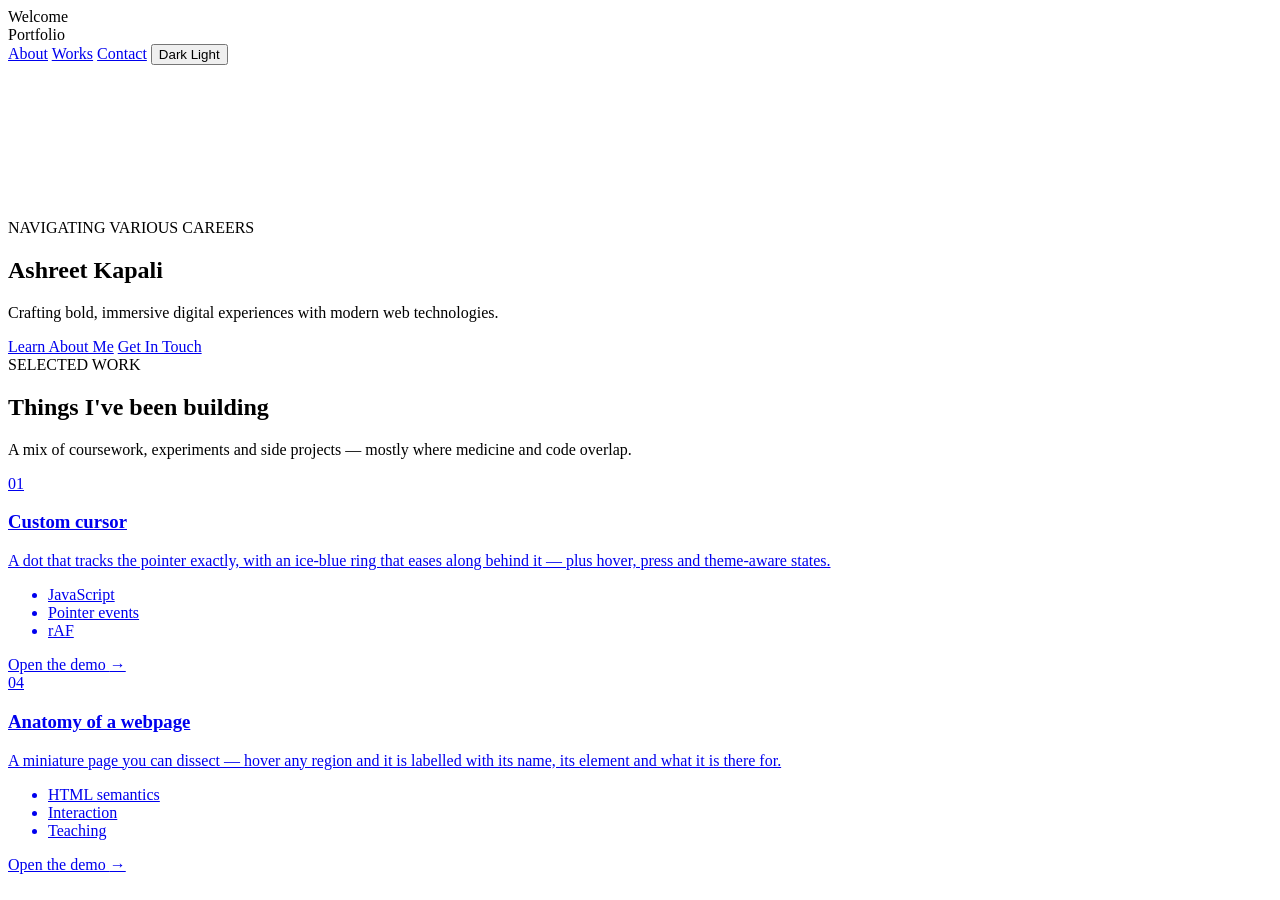
==== index.html @ 9988c4e5 "Add files via upload" ====
<!DOCTYPE html>
<html lang="en">
<head>
  <meta charset="UTF-8" />
  <meta name="viewport" content="width=device-width, initial-scale=1.0" />
  <title>Portfolio - Hero & About</title>
  <!-- Modern clean font -->
  <link rel="preconnect" href="https://fonts.googleapis.com">
  <link rel="preconnect" href="https://fonts.gstatic.com" crossorigin>
  <link href="https://fonts.googleapis.com/css2?family=Plus+Jakarta+Sans:wght@400;500;700;800&display=swap" rel="stylesheet">
  <link rel="stylesheet" href="style.css" />
  <!-- With JS disabled the loader could never be dismissed, so it is
       suppressed outright rather than left covering the page. The rule
       lives in noscript.css, which only ever loads from inside <noscript>. -->
  <noscript>
    <link rel="stylesheet" href="noscript.css" />
  </noscript>
</head>
<body>

  <!-- Runs before anything below is parsed or painted, so the saved theme is
       already on <body> when the loader first appears. Without this the
       loader would flash dark for light-mode visitors, since the theme is
       otherwise applied much later by script.js at the end of the body.
       Shared by every page — see theme-init.js. -->
  <script src="theme-init.js"></script>

  <!-- Loading overlay: in the markup from the first frame, dismissed by
       script.js once the page has actually finished loading -->
  <div id="loader" role="status" aria-label="Welcome, loading page">
    <div class="loader-inner">
      <div class="loader-title">Welcome</div>
      <div class="loader-track"><div class="loader-bar"></div></div>
    </div>
  </div>

  <!-- Custom cursor layers (dot + trailing ring) -->
  <div class="cursor-dot" aria-hidden="true"></div>
  <div class="cursor-ring" aria-hidden="true"></div>

  <!-- Floating Particles background -->
  <div class="bg-particles">
    <div class="particle p1"></div>
    <div class="particle p2"></div>
    <div class="particle p3"></div>
    <div class="particle p4"></div>
    <div class="particle p5"></div>
  </div>

  <!-- Top Navigation Header -->
  <header>
    <div class="logo">Portfolio</div>
    <nav>
      <a href="#about">About</a>
      <a href="#works">Works</a>
      <a href="#contact">Contact</a>
      <!-- role="switch" + aria-checked is what makes this a real toggle for
           screen readers; the browser cannot infer that from the markup. -->
      <button id="theme-switch" class="theme-switch" type="button"
              role="switch" aria-checked="false" aria-label="Toggle light mode">
        <span class="theme-label theme-label-dark">Dark</span>
        <span class="switch-track" aria-hidden="true"><span class="switch-knob"></span></span>
        <span class="theme-label theme-label-light">Light</span>
      </button>
    </nav>
  </header>

  <!-- Hero Section -->
 <section class="hero">
  <!-- 3D Matrix backdrop (animated wireframe grid) -->
  <div class="matrix-3d-wrapper">
    <canvas id="matrix3DCanvas"></canvas>
  </div>

  <div class="hero-content">
    <span class="tagline">NAVIGATING VARIOUS CAREERS</span>
    <h1 class="main-title">Ashreet Kapali</h1>
    <p class="description">
      Crafting bold, immersive digital experiences with modern web technologies.
    </p>
    <div class="cta-group">
      <a href="#about" class="btn btn-primary">Learn About Me</a>
      <a href="#contact" class="btn btn-secondary">Get In Touch</a>
    </div>
  </div>
</section>

  

  <!-- =========================================================
       Works section
       #works here and href="#works" in the nav are the two halves of the
       scroll target — rename one and the nav link silently does nothing.

       The cards below are placeholders. Replace each title, description
       and tag list with real projects. A card that links somewhere is an
       <a class="work-card" href="...">; one that doesn't is an
       <article class="work-card">. Both are styled identically, and the
       custom cursor grows over either one.
       ========================================================= -->
  <section id="works" class="works-section">
    <div class="works-header">
      <span class="section-label">SELECTED WORK</span>
      <h2 class="works-title">Things I've been building</h2>
      <p class="works-subtitle">
        A mix of coursework, experiments and side projects — mostly where
        medicine and code overlap.
      </p>
    </div>

    <div class="works-grid">
      <!-- Relative href: each demo page sits beside this file, and all the
           pages share the style.css / script.js next to them. -->
      <a class="work-card" href="cursor-demo.html">
        <!-- aria-hidden: the number is decoration, the title is the label -->
        <div class="work-thumb" aria-hidden="true">01</div>
        <div class="work-body">
          <h3 class="work-title">Custom cursor</h3>
          <p class="work-desc">
            A dot that tracks the pointer exactly, with an ice-blue ring that
            eases along behind it — plus hover, press and theme-aware states.
          </p>
          <ul class="work-tags">
            <li>JavaScript</li><li>Pointer events</li><li>rAF</li>
          </ul>
          <span class="work-cta">Open the demo <span aria-hidden="true">→</span></span>
        </div>
      </a>

      

      <a class="work-card" href="webpage-anatomy.html">
        <div class="work-thumb" aria-hidden="true">04</div>
        <div class="work-body">
          <h3 class="work-title">Anatomy of a webpage</h3>
          <p class="work-desc">
            A miniature page you can dissect — hover any region and it is
            labelled with its name, its element and what it is there for.
          </p>
          <ul class="work-tags">
            <li>HTML semantics</li><li>Interaction</li><li>Teaching</li>
          </ul>
          <span class="work-cta">Open the demo <span aria-hidden="true">→</span></span>
        </div>
      </a>
    </div>
  </section>
  <script src="script.js"></script>
</body>
</html>
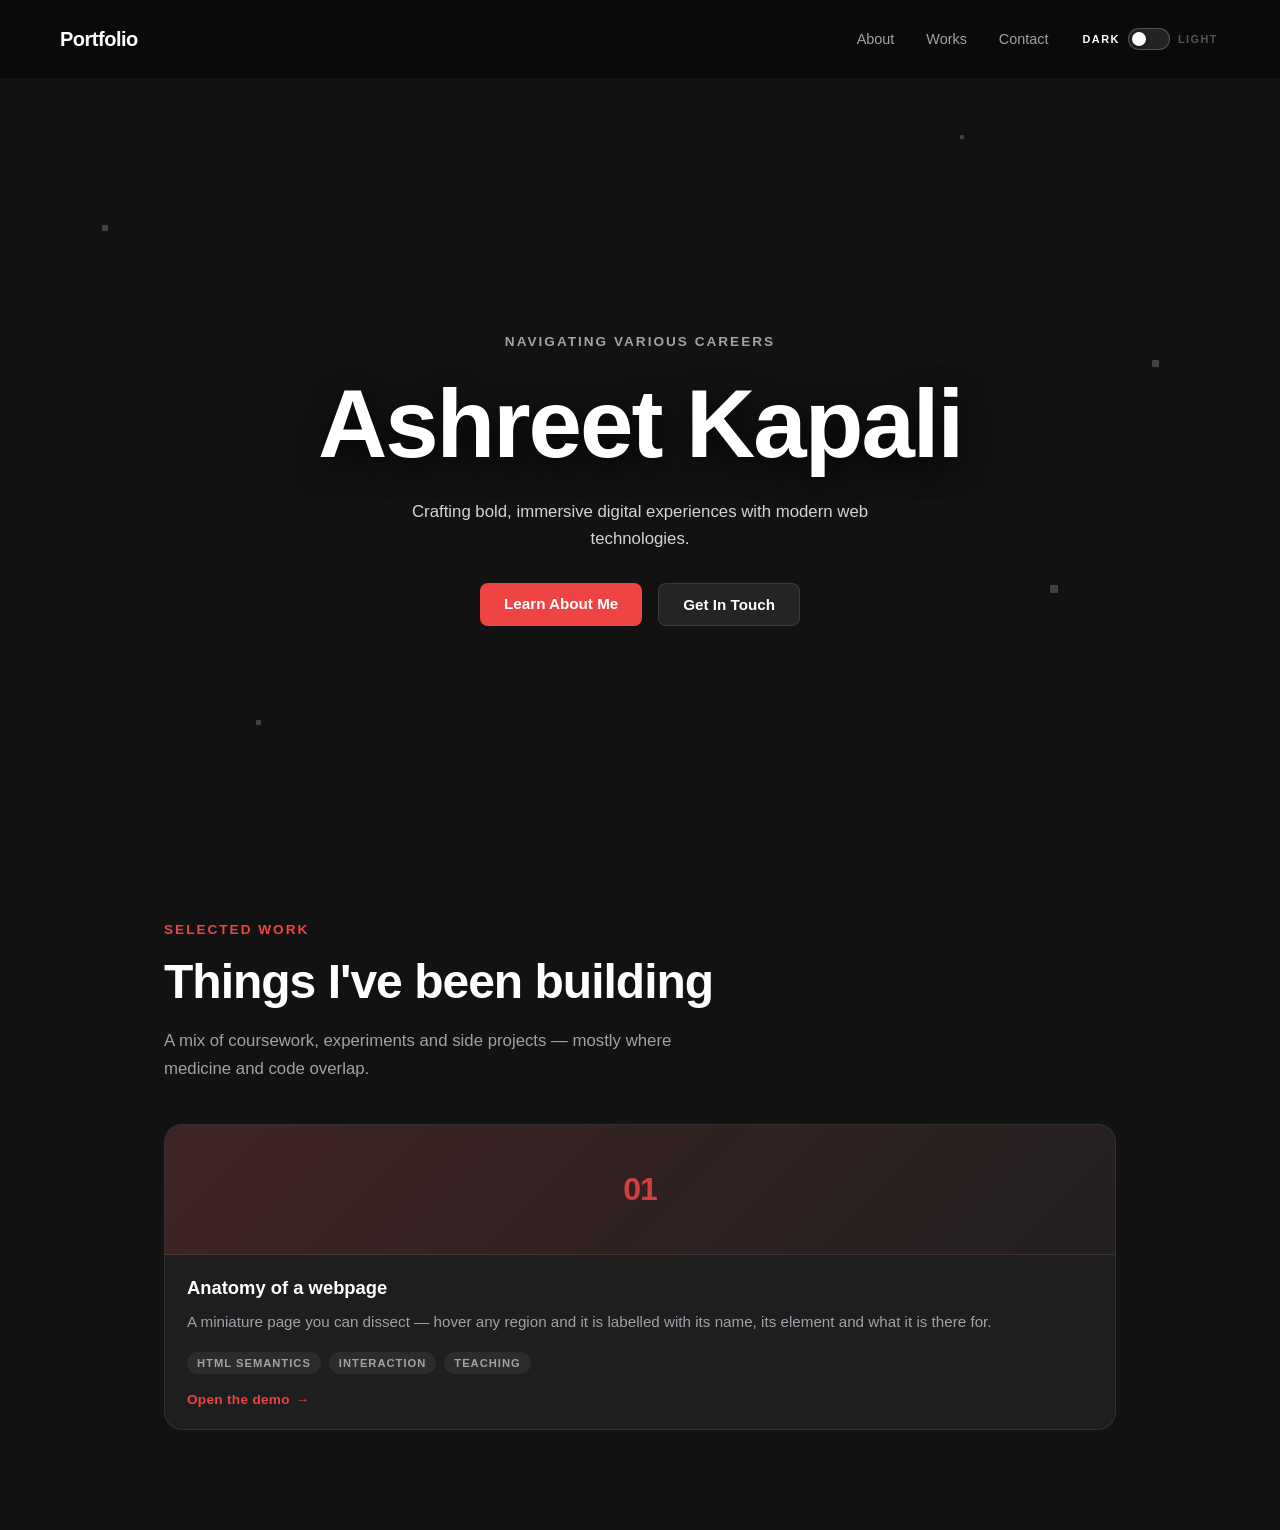
==== commit 2ff98998: "Update index.html" ====
--- a/index.html
+++ b/index.html
@@ -111,26 +111,8 @@
     <div class="works-grid">
       <!-- Relative href: each demo page sits beside this file, and all the
            pages share the style.css / script.js next to them. -->
-      <a class="work-card" href="cursor-demo.html">
-        <!-- aria-hidden: the number is decoration, the title is the label -->
+      <a class="work-card" href="webpage-anatomy.html">
         <div class="work-thumb" aria-hidden="true">01</div>
-        <div class="work-body">
-          <h3 class="work-title">Custom cursor</h3>
-          <p class="work-desc">
-            A dot that tracks the pointer exactly, with an ice-blue ring that
-            eases along behind it — plus hover, press and theme-aware states.
-          </p>
-          <ul class="work-tags">
-            <li>JavaScript</li><li>Pointer events</li><li>rAF</li>
-          </ul>
-          <span class="work-cta">Open the demo <span aria-hidden="true">→</span></span>
-        </div>
-      </a>
-
-      
-
-      <a class="work-card" href="webpage-anatomy.html">
-        <div class="work-thumb" aria-hidden="true">04</div>
         <div class="work-body">
           <h3 class="work-title">Anatomy of a webpage</h3>
           <p class="work-desc">
@@ -147,4 +129,4 @@
   </section>
   <script src="script.js"></script>
 </body>
-</html>+</html>
--- a/style.css
+++ b/style.css
@@ -0,0 +1,1971 @@
+ /* Base resets */
+    * {
+      margin: 0;
+      padding: 0;
+      box-sizing: border-box;
+      font-family: 'Plus Jakarta Sans', sans-serif;
+    }
+
+    body {
+      background-color: #0a0a0a;
+      color: #ffffff;
+      overflow-x: hidden;
+      min-height: 100vh;
+    }
+
+    /* =========================================================
+       Loading overlay
+       Sits above everything (the cursor layers are at 9999) and clears
+       itself as soon as the page has genuinely finished loading.
+       ========================================================= */
+    #loader {
+      position: fixed;
+      inset: 0;
+      z-index: 10000;
+      display: flex;
+      align-items: center;
+      justify-content: center;
+      /* Inherits --bg-color from body, so it matches the active theme */
+      background: var(--bg-color);
+      transition: opacity 0.45s ease, visibility 0.45s ease;
+      /* Failsafe. If script.js never runs — blocked, failed to parse, or
+         the network died mid-fetch — nothing would ever remove the
+         overlay and the site would be permanently unusable. This force-
+         hides it after 8s with no JS involved at all. During the delay
+         the base style still applies, so the loader behaves normally
+         whenever the scripts do load. */
+      animation: loader-failsafe 0s 8s forwards;
+    }
+
+    #loader.loaded {
+      opacity: 0;
+      visibility: hidden;   /* also removes it from hit-testing */
+    }
+
+    @keyframes loader-failsafe {
+      to { opacity: 0; visibility: hidden; }
+    }
+
+    .loader-inner {
+      display: flex;
+      flex-direction: column;
+      align-items: center;
+      gap: 18px;
+    }
+
+    .loader-title {
+      font-size: 1.05rem;
+      font-weight: 800;
+      letter-spacing: 5px;
+      text-transform: uppercase;
+      color: var(--text-color);
+      opacity: 0.8;
+    }
+
+    .loader-track {
+      width: min(220px, 50vw);
+      height: 3px;
+      border-radius: 999px;
+      background: rgba(128, 128, 128, 0.25);
+      overflow: hidden;
+    }
+
+    .loader-bar {
+      height: 100%;
+      width: 0;
+      border-radius: inherit;
+      background: #ef4444;                 /* brand accent */
+      transition: width 0.35s ease;
+      /* Creeps toward the end while the real load happens, then JS snaps
+         it home. Worth being clear about: this is an indication that work
+         is in progress, not a measurement of bytes downloaded. A genuine
+         percentage would mean tracking every subresource by hand.
+
+         1.8s is tuned to the overlay's minimum display time in script.js
+         (MIN_DISPLAY_MS) so the bar is already near 88% by the time the
+         load finishes, making the final snap to 100% a small step rather
+         than a visible jump from a barely-started bar. */
+      animation: loader-creep 1.8s ease-out forwards;
+    }
+
+    /* JS adds this on window.load. Cancelling the animation is what lets
+       the width below take effect — a running animation with fill-mode
+       forwards outranks both this rule and any inline style. */
+    #loader.bar-full .loader-bar {
+      animation: none;
+      width: 100%;
+    }
+
+    @keyframes loader-creep {
+      from { width: 0; }
+      to   { width: 88%; }
+    }
+
+    @media (prefers-reduced-motion: reduce) {
+      #loader { transition: none; }
+      .loader-bar { animation: none; width: 100%; }
+    }
+
+    /* Floating particles background effect */
+    .bg-particles {
+      position: absolute;
+      top: 0;
+      left: 0;
+      width: 100%;
+      height: 100%;
+      overflow: hidden;
+      z-index: 1;
+      pointer-events: none;
+    }
+
+    .particle {
+      position: absolute;
+      background: rgba(255, 255, 255, 0.2);
+      border-radius: 1px;
+      animation: float 12s infinite linear;
+    }
+
+    .p1 { width: 6px; height: 6px; top: 25%; left: 8%; animation-delay: 0s; }
+    .p2 { width: 8px; height: 8px; top: 65%; left: 82%; animation-delay: -3s; }
+    .p3 { width: 4px; height: 4px; top: 15%; left: 75%; animation-delay: -5s; }
+    .p4 { width: 5px; height: 5px; top: 80%; left: 20%; animation-delay: -2s; }
+    .p5 { width: 7px; height: 7px; top: 40%; left: 90%; animation-delay: -7s; }
+
+    @keyframes float {
+      0% { transform: translateY(0) rotate(0deg); opacity: 0.2; }
+      50% { transform: translateY(-20px) rotate(45deg); opacity: 0.6; }
+      100% { transform: translateY(0) rotate(0deg); opacity: 0.2; }
+    }
+
+    /* Navigation Header */
+    header {
+      position: fixed;
+      top: 0;
+      left: 0;
+      width: 100%;
+      display: flex;
+      justify-content: space-between;
+      align-items: center;
+      padding: 24px 60px;
+      z-index: 100;
+      /* Was rgba(10, 10, 10, 0.8) + backdrop-filter: blur(12px).
+         A backdrop blur over the animated canvas can never be cached:
+         the pixels behind the header change every frame, so the browser
+         re-blurred the full width of the screen ~60x a second, forever.
+         A slightly more opaque solid is near-identical over the hero. */
+      background: rgba(10, 10, 10, 0.92);
+    }
+
+    .logo {
+      font-size: 1.25rem;
+      font-weight: 800;
+      letter-spacing: -0.5px;
+      /* Pinned rather than inherited. The header keeps its dark fill in both
+         themes, so letting this fall through to --text-color made the wordmark
+         near-black on a near-black bar as soon as light mode was enabled. */
+      color: #ffffff;
+    }
+
+    nav {
+      display: flex;
+      align-items: center;
+      gap: 32px;
+    }
+
+    nav a {
+      color: #a1a1aa;
+      text-decoration: none;
+      font-size: 0.9rem;
+      font-weight: 500;
+      transition: color 0.2s ease;
+    }
+
+    nav a:hover {
+      color: #ffffff;
+    }
+
+    /* Hero Section */
+    .hero {
+      position: relative;
+      height: 100vh;
+      width: 100%;
+      display: flex;
+      flex-direction: column;
+      justify-content: center;
+      align-items: center;
+      text-align: center;
+      padding: 0 20px;
+    }
+
+    .hero-content {
+  position: relative;
+  width: 100%;
+  max-width: 1000px;
+  display: flex;
+  flex-direction: column;
+  align-items: center;
+  justify-content: center;
+  gap: 20px; /* Controls vertical space between elements */
+  padding-top: 60px;
+}
+
+    .tagline {
+  color: #a1a1aa;
+  text-transform: uppercase;
+  font-size: 0.85rem;
+  font-weight: 700;
+  letter-spacing: 2px;
+  z-index: 10;
+}
+
+    .main-title {
+  position: static; /* Restores standard spacing flow */
+  transform: none;
+  font-size: clamp(3rem, 7.5vw, 6.5rem);
+  font-weight: 800;
+  letter-spacing: -2px;
+  /* Was a hard-coded #ffffff, which is invisible against the white body in
+     light mode. Tracks the theme instead, so it is white on dark and
+     #121212 on light. */
+  color: var(--text-color);
+  white-space: nowrap;
+  z-index: 10;
+  text-shadow: 0 10px 30px rgba(0, 0, 0, 0.8);
+  margin: 0;
+  /* Matches the 0.3s background/colour transition on body so the heading
+     fades with the rest of the palette rather than snapping. */
+  transition: color 0.3s;
+}
+
+    .container-3d {
+  position: absolute;
+  left: 2%;
+  top: 50%;
+  transform: translateY(-50%);
+  z-index: 2;
+  /* The float animation lives on this parent so the filtered child below
+     stays a static raster. Translating a finished layer is nearly free,
+     whereas animating the filtered element itself forced the browser to
+     re-run the drop-shadow blur on every frame of the float. */
+  will-change: transform;
+  animation: gentle-float 6s ease-in-out infinite;
+  pointer-events: none; 
+}
+
+    .object-3d {
+  width: clamp(200px, 22vw, 320px);
+  height: auto;
+  /* Trimmed from a 30px blur. This is rasterised once and then cached,
+     but a tighter shadow still reads as depth and costs less to build. */
+  filter: drop-shadow(0 20px 22px rgba(0, 0, 0, 0.7));
+}
+
+    /* Matrix rain backdrop for the Hero section */
+    .matrix-3d-wrapper {
+  position: absolute;
+  inset: 0;
+  z-index: 0;
+  overflow: hidden;
+  pointer-events: none;
+  /* Soft fade at the top/bottom so the rain blends into the page */
+  -webkit-mask-image: linear-gradient(to bottom, transparent 0%, #000 14%, #000 82%, transparent 100%);
+  mask-image: linear-gradient(to bottom, transparent 0%, #000 14%, #000 82%, transparent 100%);
+}
+
+    #matrix3DCanvas {
+  display: block;
+  width: 100%;
+  height: 100%;
+  opacity: 0.9;
+  /* Deliberately no CSS filter here. drop-shadow() on a canvas that
+     repaints at 60fps is a second full-screen blur pass stacked on top of
+     the glow the canvas already paints per glyph — and since the pixels
+     change every frame it can never be cached. The bloom is now produced
+     once, inside the canvas, by the head glyph's shadowBlur. */
+}
+
+    body.light-mode #matrix3DCanvas {
+  opacity: 0.55;
+}
+
+    /* Keeps this element's translateY(-50%) centring and floats around it */
+    @keyframes gentle-float {
+      0%, 100% { transform: translateY(-50%); }
+      50% { transform: translateY(calc(-50% - 15px)); }
+    }
+
+    .description {
+  max-width: 550px;
+  color: #d4d4d8;
+  font-size: 1.05rem;
+  line-height: 1.6;
+  z-index: 10;
+  margin: 0;
+}
+
+    /* CTA Buttons */
+    .cta-group {
+  display: flex;
+  gap: 16px;
+  z-index: 10;
+  margin-top: 10px;
+}
+    .btn {
+      padding: 12px 24px;
+      border-radius: 8px;
+      font-size: 0.95rem;
+      font-weight: 600;
+      text-decoration: none;
+      transition: all 0.2s ease;
+      cursor: pointer;
+    }
+
+    .btn-primary {
+      background-color: #ef4444;
+      color: #ffffff;
+      border: none;
+    }
+
+    .btn-primary:hover {
+      background-color: #dc2626;
+      transform: translateY(-2px);
+    }
+
+    .btn-secondary {
+      /* Blur removed: this button sits in the middle of the hero, directly
+         over the animating canvas, so the blur could never be cached. The
+         slightly stronger fill reads the same against the rain. */
+      background-color: rgba(255, 255, 255, 0.08);
+      color: #ffffff;
+      border: 1px solid rgba(255, 255, 255, 0.1);
+    }
+
+    .btn-secondary:hover {
+      background-color: rgba(255, 255, 255, 0.15);
+      border-color: rgba(255, 255, 255, 0.2);
+      transform: translateY(-2px);
+    }
+
+    /* NEW: About Section */
+    .about-section {
+      position: relative;
+      padding: 100px 24px;
+      max-width: 1000px;
+      margin: 0 auto;
+      z-index: 10;
+    }
+
+    .about-card {
+      background: rgba(255, 255, 255, 0.03);
+      border: 1px solid rgba(255, 255, 255, 0.08);
+      border-radius: 20px;
+      padding: 48px;
+      /* No backdrop-filter. The card sits on a flat page background, so
+         blurring it produced an identical flat colour — pure cost for zero
+         visual difference. The floating particles behind it also kept the
+         blur from ever being cached. */
+      box-shadow: 0 30px 60px rgba(0, 0, 0, 0.4);
+    }
+
+    .section-label {
+      display: inline-block;
+      color: #ef4444;
+      font-size: 0.85rem;
+      font-weight: 700;
+      text-transform: uppercase;
+      letter-spacing: 2px;
+      margin-bottom: 16px;
+    }
+
+    .about-title {
+      font-size: clamp(2rem, 4vw, 3rem);
+      font-weight: 800;
+      margin-bottom: 24px;
+      line-height: 1.2;
+    }
+
+    .about-text {
+      color: #a1a1aa;
+      font-size: 1.1rem;
+      line-height: 1.8;
+      margin-bottom: 32px;
+    }
+
+    .about-text strong {
+      color: #ffffff;
+      font-weight: 600;
+    }
+
+    .badge-grid {
+      display: grid;
+      grid-template-columns: repeat(auto-fit, minmax(200px, 1fr));
+      gap: 16px;
+      border-top: 1px solid rgba(255, 255, 255, 0.08);
+      padding-top: 32px;
+    }
+
+    .badge-item {
+      display: flex;
+      flex-direction: column;
+      gap: 4px;
+    }
+
+    .badge-number {
+      font-size: 1.5rem;
+      font-weight: 800;
+      color: #ef4444;
+    }
+
+    .badge-label {
+      font-size: 0.9rem;
+      color: #a1a1aa;
+    }
+    
+    /* Default Dark Mode */
+:root {
+  --bg-color: #121212;
+  --text-color: #ffffff;
+  --card-bg: #1e1e1e;
+  --border-color: rgba(255, 255, 255, 0.08);
+}
+
+/* Light Mode Overrides */
+body.light-mode {
+  --bg-color: #ffffff;
+  --text-color: #121212;
+  --card-bg: #f4f4f4;
+  /* A white-alpha border is invisible on white, so light mode uses dark ink.
+     Anything borrowed from --card-bg or --border-color therefore themes
+     itself; only the hard-coded rgba() values elsewhere need overrides. */
+  --border-color: rgba(0, 0, 0, 0.09);
+}
+
+/* The title's shadow is tuned for light text over the dark hero. Around dark
+   text on a white body the same 30px black blur reads as a grey smudge, so it
+   is removed rather than re-tuned. Higher specificity than .main-title, so
+   the declaration above still stands for dark mode. */
+body.light-mode .main-title {
+  text-shadow: none;
+}
+
+/* Apply Variables to Elements */
+body {
+  background-color: var(--bg-color);
+  color: var(--text-color);
+  transition: background-color 0.3s, color 0.3s; /* Smooth transition */
+}
+
+/* =========================================================
+   Anchor scrolling
+   The header is position: fixed, so it floats over the top of whatever
+   section is scrolled to. scroll-margin-top reserves the header's height
+   as dead space above each target, otherwise the "ABOUT ME" label lands
+   underneath the header bar and looks cut off.
+   ========================================================= */
+html {
+  scroll-behavior: smooth;
+}
+
+#about,
+#works,
+#contact {
+  /* 24px header padding + ~48px of content height, plus breathing room */
+  scroll-margin-top: 90px;
+}
+
+@media (prefers-reduced-motion: reduce) {
+  /* A long animated scroll is exactly the kind of motion this preference
+     is asking to avoid; jumping instantly is the accessible behaviour. */
+  html { scroll-behavior: auto; }
+}
+
+/* =========================================================
+   Works section
+   Reuses the dark card idiom from .about-card, but via --card-bg and
+   --border-color so it flips with the theme instead of staying
+   near-white-on-white in light mode.
+   ========================================================= */
+.works-section {
+  position: relative;
+  padding: 20px 24px 100px;
+  max-width: 1000px;
+  margin: 0 auto;
+  z-index: 10;
+}
+
+.works-header {
+  margin-bottom: 40px;
+}
+
+.works-title {
+  font-size: clamp(2rem, 4vw, 3rem);
+  font-weight: 800;
+  letter-spacing: -1px;
+  line-height: 1.2;
+  margin-bottom: 16px;
+}
+
+.works-subtitle {
+  color: #a1a1aa;
+  font-size: 1.05rem;
+  line-height: 1.7;
+  max-width: 560px;
+}
+
+.works-grid {
+  display: grid;
+  /* auto-fit + minmax means one column on phones, two at tablet width and
+     three on desktop with no media queries at all. */
+  grid-template-columns: repeat(auto-fit, minmax(280px, 1fr));
+  gap: 20px;
+}
+
+.work-card {
+  display: flex;
+  flex-direction: column;
+  overflow: hidden;              /* clips the thumb to the rounded corners */
+  background: var(--card-bg);
+  border: 1px solid var(--border-color);
+  border-radius: 18px;
+  /* These two lines are what let the same class serve both an <a> (a card
+     that links somewhere) and an <article> (one that doesn't). Without them
+     an anchor card would render underlined and in link-blue. */
+  color: inherit;
+  text-decoration: none;
+  /* Only compositor-friendly properties are animated here — transform and
+     colours. Animating width/height/padding would relayout the whole grid
+     on every frame of the hover. */
+  transition: transform 0.25s ease, border-color 0.25s ease, box-shadow 0.25s ease;
+}
+
+.work-card:hover {
+  transform: translateY(-4px);
+  border-color: rgba(239, 68, 68, 0.55);
+  box-shadow: 0 18px 40px rgba(0, 0, 0, 0.35);
+}
+
+/* Focus ring for the anchor cards. :focus-visible rather than :focus, so a
+   mouse click does not leave a ring behind — only keyboard tabbing shows it. */
+.work-card:focus-visible {
+  outline: 2px solid #ef4444;
+  outline-offset: 4px;
+}
+
+.work-thumb {
+  display: flex;
+  align-items: center;
+  justify-content: center;
+  height: 130px;
+  font-size: 2rem;
+  font-weight: 800;
+  letter-spacing: -1px;
+  /* Brand-tinted rather than a fixed grey, so the same rule reads as a glow
+     on the dark card and a light wash on the white one. */
+  color: rgba(239, 68, 68, 0.85);
+  background:
+    linear-gradient(135deg, rgba(239, 68, 68, 0.16), rgba(239, 68, 68, 0.02));
+  border-bottom: 1px solid var(--border-color);
+}
+
+.work-body {
+  display: flex;
+  flex-direction: column;
+  flex: 1;                       /* equal-height cards across the row */
+  padding: 22px;
+}
+
+.work-title {
+  font-size: 1.15rem;
+  font-weight: 700;
+  margin-bottom: 10px;
+}
+
+.work-desc {
+  color: #a1a1aa;
+  font-size: 0.95rem;
+  line-height: 1.65;
+  margin-bottom: 18px;
+}
+
+.work-tags {
+  display: flex;
+  flex-wrap: wrap;
+  gap: 8px;
+  list-style: none;
+  /* margin-top: auto pins the tags to the bottom, so they line up across
+     cards whose descriptions differ in length. */
+  margin-top: auto;
+}
+
+.work-tags li {
+  font-size: 0.7rem;
+  font-weight: 700;
+  letter-spacing: 1px;
+  text-transform: uppercase;
+  color: #a1a1aa;
+  background: rgba(128, 128, 128, 0.14);
+  border-radius: 999px;
+  padding: 5px 10px;
+}
+
+/* Only present on cards that link somewhere. The arrow nudges on hover as a
+   second, non-colour cue that the card is clickable — colour alone would be
+   invisible to anyone who cannot distinguish the red. */
+.work-cta {
+  display: inline-flex;
+  align-items: center;
+  gap: 6px;
+  margin-top: 18px;
+  font-size: 0.85rem;
+  font-weight: 700;
+  letter-spacing: 0.3px;
+  color: #ef4444;
+}
+
+.work-cta span {
+  transition: transform 0.25s ease;
+}
+
+.work-card:hover .work-cta span {
+  transform: translateX(4px);
+}
+
+@media (prefers-reduced-motion: reduce) {
+  .work-card { transition: none; }
+  .work-card:hover { transform: none; }
+  .work-cta span { transition: none; }
+  .work-card:hover .work-cta span { transform: none; }
+}
+
+    /* Responsive styles */
+    @media (max-width: 768px) {
+      header {
+        padding: 20px 24px;
+      }
+      .main-title {
+        font-size: 3.5rem;
+      }
+      .about-card {
+        padding: 28px;
+      }
+      #matrix3DCanvas {
+        opacity: 0.6;
+      }
+    }
+  /* =========================================================
+     Theme switch — DARK ( o) LIGHT
+     Two labels either side of a pill track, with the knob sliding
+     between them. The <button> wraps the whole row, so the tap
+     target is the full control and not just the small track.
+     ========================================================= */
+  .theme-switch {
+    display: inline-flex;
+    align-items: center;
+    gap: 8px;
+    padding: 4px 2px;          /* enlarges the hit area, no visible box */
+    background: transparent;
+    border: none;
+    font-family: inherit;
+    cursor: pointer;
+    -webkit-tap-highlight-color: transparent;
+  }
+
+  /* Both labels are always rendered; the inactive one just recedes.
+     Leaving it in the layout means the row never reflows on toggle. */
+  .theme-switch .theme-label {
+    font-size: 0.68rem;
+    font-weight: 700;
+    letter-spacing: 1.5px;
+    text-transform: uppercase;
+    color: #a1a1aa;
+    opacity: 0.5;
+    transition: color 0.3s ease, opacity 0.3s ease;
+  }
+
+  /* The knob position and the brightened label are both derived from the
+     same body class the rest of the palette uses, so there is no second
+     source of truth to keep in sync. */
+  body:not(.light-mode) .theme-label-dark,
+  body.light-mode .theme-label-light {
+    color: #ffffff;
+    opacity: 1;
+  }
+
+  .switch-track {
+    position: relative;
+    flex: none;
+    width: 42px;
+    height: 22px;
+    border-radius: 999px;
+    background: rgba(255, 255, 255, 0.10);
+    border: 1px solid rgba(255, 255, 255, 0.22);
+    transition: background 0.3s ease, border-color 0.3s ease;
+  }
+
+  .switch-knob {
+    position: absolute;
+    top: 50%;
+    left: 3px;
+    width: 14px;
+    height: 14px;
+    margin-top: -7px;
+    border-radius: 50%;
+    background: #ffffff;
+    box-shadow: 0 1px 4px rgba(0, 0, 0, 0.45);
+    /* Decelerating curve, so the knob settles into place instead of
+       stopping dead at the end of a linear slide. */
+    transition: transform 0.3s cubic-bezier(0.4, 0, 0.2, 1);
+  }
+
+  /* The track is 42px wide with a 1px border, so the knob's left:3px sits it
+     4px in from the outer edge. Matching that same 4px gap on the far side
+     means travelling 42 - 14 - 4 - 4 = 20px, which keeps the knob visually
+     centred in the track at both ends of the slide rather than 2px short. */
+  body.light-mode .switch-knob {
+    transform: translateX(20px);
+  }
+
+  .theme-switch:hover .switch-track {
+    background: rgba(255, 255, 255, 0.16);
+    border-color: rgba(255, 255, 255, 0.38);
+  }
+
+  /* Keyboard users get a visible ring; the default outline is suppressed
+     only when it is not needed, via :focus-visible rather than :focus. */
+  .theme-switch:focus-visible {
+    outline: 2px solid #ef4444;
+    outline-offset: 6px;
+    border-radius: 999px;
+  }
+
+  /* Declared after .switch-knob on purpose: the reduced-motion block near the
+     loader appears earlier in the file, so an equal-specificity rule there
+     would lose to the transition above. */
+  @media (prefers-reduced-motion: reduce) {
+    .switch-knob { transition: none; }
+  }
+
+  /* Lives here rather than in the responsive block further up the file so the
+     whole control is defined in one place. The header row (logo + three links
+     + this switch) is the widest thing on the page, so the labels are the
+     first thing to go; the knob position still reads as the state without
+     them, and the aria-label keeps the control named for screen readers. */
+  @media (max-width: 768px) {
+    .theme-switch .theme-label { display: none; }
+  }
+
+    /* =========================================================
+       Custom cursor — a dot at the centre of a circle
+       Hidden by default so touch devices never see the layers;
+       only enabled for precise pointers with a real hover state.
+       ========================================================= */
+    .cursor-dot,
+    .cursor-ring {
+      display: none;
+    }
+
+    @media (hover: hover) and (pointer: fine) {
+      /* Hide the native arrow everywhere while the custom one is active */
+      body.custom-cursor,
+      body.custom-cursor * {
+        cursor: none !important;
+      }
+
+      .cursor-dot,
+      .cursor-ring {
+        display: block;
+        position: fixed;
+        top: 0;
+        left: 0;
+        z-index: 9999;          /* above the fixed header (100) */
+        pointer-events: none;   /* never blocks links or buttons */
+        border-radius: 50%;
+        opacity: 0;
+        will-change: transform;
+        transition: opacity 0.25s ease, width 0.22s ease, height 0.22s ease,
+                    margin 0.22s ease, background-color 0.22s ease,
+                    border-color 0.22s ease, box-shadow 0.22s ease, scale 0.12s ease;
+      }
+
+      /* Bright dot sitting exactly under the pointer */
+      .cursor-dot {
+        width: 7px;
+        height: 7px;
+        margin: -3.5px 0 0 -3.5px;
+        background: #eafcff;
+        box-shadow: 0 0 10px rgba(170, 245, 255, 0.9);
+      }
+
+      /* Ice-blue ring centred on the dot (JS gives both the same coords) */
+      .cursor-ring {
+        width: 34px;
+        height: 34px;
+        margin: -17px 0 0 -17px;
+        border: 1.5px solid rgba(170, 245, 255, 0.65);
+        box-shadow: 0 0 14px rgba(120, 225, 255, 0.35),
+                    inset 0 0 10px rgba(120, 225, 255, 0.15);
+      }
+
+      body.cursor-active .cursor-dot,
+      body.cursor-active .cursor-ring {
+        opacity: 1;
+      }
+
+      /* Grow + shift to the brand red over anything clickable */
+      body.cursor-hover .cursor-ring {
+        width: 56px;
+        height: 56px;
+        margin: -28px 0 0 -28px;
+        border-color: rgba(239, 68, 68, 0.9);
+        background: rgba(239, 68, 68, 0.08);
+        box-shadow: 0 0 22px rgba(239, 68, 68, 0.45);
+      }
+
+      body.cursor-hover .cursor-dot {
+        background: #ef4444;
+        box-shadow: 0 0 12px rgba(239, 68, 68, 0.9);
+      }
+
+      /* Press feedback */
+      body.cursor-down .cursor-ring {
+        scale: 0.82;
+      }
+
+      /* Light theme: darker ink so it stays visible on white */
+      body.light-mode .cursor-dot {
+        background: #0f172a;
+        box-shadow: 0 0 8px rgba(10, 108, 138, 0.55);
+      }
+
+      body.light-mode .cursor-ring {
+        border-color: rgba(10, 108, 138, 0.7);
+        box-shadow: 0 0 12px rgba(10, 108, 138, 0.25);
+      }
+
+      body.light-mode.cursor-hover .cursor-ring {
+        border-color: rgba(220, 38, 38, 0.9);
+        background: rgba(220, 38, 38, 0.07);
+        box-shadow: 0 0 20px rgba(220, 38, 38, 0.3);
+      }
+
+      body.light-mode.cursor-hover .cursor-dot {
+        background: #dc2626;
+        box-shadow: 0 0 10px rgba(220, 38, 38, 0.7);
+      }
+    }
+
+/* =========================================================
+   Page styles
+   Every page links this one stylesheet. The rules from here down used to
+   live in per-page <style> blocks; they are appended in the same order
+   those blocks followed the <link>, so the cascade is unchanged — only
+   the location of the rules moved.
+   ========================================================= */
+
+/* ---- cursor-demo.html ---------------------------------- */
+
+/* Page-specific styling only. The theme palette, buttons, header and the
+   cursor itself all come from the rest of this file. */
+.demo-main {
+  position: relative;
+  max-width: 1000px;
+  margin: 0 auto;
+  /* Top padding clears the fixed header (about 70px tall) */
+  padding: 140px 24px 90px;
+  z-index: 10;
+}
+
+.demo-title {
+  font-size: clamp(2.2rem, 5vw, 3.4rem);
+  font-weight: 800;
+  letter-spacing: -1.5px;
+  line-height: 1.15;
+  margin-bottom: 18px;
+}
+
+.demo-lead {
+  color: #a1a1aa;
+  font-size: 1.1rem;
+  line-height: 1.7;
+  max-width: 620px;
+  margin-bottom: 14px;
+}
+
+/* Shown only where there is no fine pointer, so a phone visitor is told
+   why the page looks empty rather than assuming it is broken. */
+.demo-touch-note {
+  display: none;
+  color: #a1a1aa;
+  font-size: 0.95rem;
+  line-height: 1.6;
+  border-left: 3px solid #ef4444;
+  padding: 4px 0 4px 14px;
+  margin-bottom: 34px;
+}
+
+@media (hover: none), (pointer: coarse) {
+  .demo-touch-note { display: block; }
+}
+
+.demo-grid {
+  display: grid;
+  grid-template-columns: repeat(auto-fit, minmax(280px, 1fr));
+  gap: 20px;
+  margin-top: 34px;
+}
+
+.demo-panel {
+  background: var(--card-bg);
+  border: 1px solid var(--border-color);
+  border-radius: 18px;
+  padding: 26px;
+}
+
+.demo-panel h2 {
+  font-size: 1.15rem;
+  font-weight: 700;
+  margin-bottom: 12px;
+}
+
+.demo-panel p {
+  color: #a1a1aa;
+  font-size: 0.95rem;
+  line-height: 1.65;
+}
+
+.demo-row {
+  display: flex;
+  flex-wrap: wrap;
+  gap: 12px;
+  margin-top: 18px;
+}
+
+/* No other rule in the site styles form controls, so the input needs its
+   own. border/background come from the theme variables rather than a fixed
+   grey, so it flips with the theme like the panels do. */
+.demo-input {
+  flex: 1;
+  min-width: 160px;
+  font: inherit;
+  font-size: 0.95rem;
+  color: var(--text-color);
+  background: rgba(128, 128, 128, 0.12);
+  border: 1px solid var(--border-color);
+  border-radius: 8px;
+  padding: 11px 14px;
+}
+
+.demo-input::placeholder { color: #a1a1aa; }
+
+.demo-input:focus {
+  outline: 2px solid #ef4444;
+  outline-offset: 2px;
+}
+
+/* role="button" element, to prove the cursor reacts to the ARIA role and
+   not only to real <a> / <button> tags — see the INTERACTIVE selector in
+   script.js. */
+.demo-fake {
+  display: inline-flex;
+  align-items: center;
+  padding: 11px 18px;
+  border-radius: 8px;
+  font-size: 0.9rem;
+  font-weight: 600;
+  color: var(--text-color);
+  background: rgba(128, 128, 128, 0.12);
+  border: 1px dashed var(--border-color);
+}
+
+.demo-list {
+  list-style: none;
+  display: flex;
+  flex-direction: column;
+  gap: 14px;
+  margin-top: 4px;
+}
+
+.demo-list li {
+  color: #a1a1aa;
+  font-size: 0.95rem;
+  line-height: 1.6;
+  padding-left: 18px;
+  position: relative;
+}
+
+.demo-list li::before {
+  content: '';
+  position: absolute;
+  left: 0;
+  top: 9px;
+  width: 6px;
+  height: 6px;
+  border-radius: 50%;
+  background: #ef4444;
+}
+
+.demo-list strong { color: var(--text-color); }
+
+.demo-back {
+  color: #a1a1aa;
+  font-size: 0.9rem;
+  font-weight: 500;
+  text-decoration: none;
+  transition: color 0.2s ease;
+}
+
+.demo-back:hover { color: #ffffff; }
+
+/* ---- webpage-anatomy.html ------------------------------- */
+
+/* Page shell
+   Page-specific only. Everything visual about the miniature site is
+   scoped under .mock-page so it can look like a different website
+   without inheriting the portfolio's own styling. */
+
+.anatomy-main {
+  position: relative;
+  max-width: 1180px;
+  margin: 0 auto;
+  /* Top padding clears the fixed header (about 70px tall) */
+  padding: 132px 24px 100px;
+  z-index: 10;
+}
+
+.anatomy-title {
+  font-size: clamp(2.2rem, 5vw, 3.4rem);
+  font-weight: 800;
+  letter-spacing: -1.5px;
+  line-height: 1.15;
+  margin-bottom: 18px;
+}
+
+.anatomy-lead {
+  color: #a1a1aa;
+  font-size: 1.1rem;
+  line-height: 1.7;
+  max-width: 660px;
+}
+
+.anatomy-back {
+  color: #a1a1aa;
+  text-decoration: none;
+  font-size: 0.9rem;
+  font-weight: 500;
+  transition: color 0.2s ease;
+}
+
+/* Beats the shared `nav a:hover { color: #ffffff }`, which would otherwise
+   leave this link white-on-white in light mode. */
+.anatomy-back:hover { color: var(--text-color); }
+
+/* Toolbar ------------------------------------------------- */
+.anatomy-toolbar {
+  display: flex;
+  flex-wrap: wrap;
+  align-items: center;
+  gap: 14px;
+  margin: 30px 0 22px;
+}
+
+.anatomy-toggle {
+  display: inline-flex;
+  align-items: center;
+  gap: 9px;
+  font: inherit;
+  font-size: 0.78rem;
+  font-weight: 700;
+  letter-spacing: 0.08em;
+  text-transform: uppercase;
+  color: var(--text-color);
+  background: var(--card-bg);
+  border: 1px solid var(--border-color);
+  border-radius: 999px;
+  padding: 10px 18px;
+  cursor: pointer;
+  transition: border-color 0.2s ease, background-color 0.2s ease;
+}
+
+.anatomy-toggle:hover { border-color: #ef4444; }
+
+.anatomy-toggle .toggle-dot {
+  width: 9px;
+  height: 9px;
+  border-radius: 50%;
+  background: #ef4444;
+  opacity: 0.3;
+  transition: opacity 0.2s ease, box-shadow 0.2s ease;
+}
+
+.anatomy-toggle[aria-pressed="true"] .toggle-dot {
+  opacity: 1;
+  box-shadow: 0 0 0 4px rgba(239, 68, 68, 0.2);
+}
+
+.anatomy-hint {
+  color: #a1a1aa;
+  font-size: 0.88rem;
+}
+
+.anatomy-hint-touch { display: none; }
+
+@media (hover: none), (pointer: coarse) {
+  .anatomy-hint-pointer { display: none; }
+  .anatomy-hint-touch { display: inline; }
+}
+
+/* Layout: the diagram, plus a sticky inspector beside it ---------- */
+.anatomy-layout {
+  display: grid;
+  grid-template-columns: minmax(0, 1fr) 300px;
+  gap: 26px;
+}
+
+.anatomy-side { position: relative; }
+
+.anatomy-readout {
+  position: sticky;
+  /* Clears the fixed header */
+  top: 98px;
+  background: var(--card-bg);
+  border: 1px solid var(--border-color);
+  border-radius: 18px;
+  padding: 22px;
+}
+
+.readout-head {
+  display: flex;
+  align-items: center;
+  gap: 9px;
+  margin-bottom: 14px;
+}
+
+.readout-num {
+  flex: none;
+  width: 26px;
+  height: 26px;
+  border-radius: 8px;
+  background: #ef4444;
+  color: #ffffff;
+  font-size: 0.75rem;
+  font-weight: 800;
+  display: grid;
+  place-items: center;
+}
+
+.readout-tag {
+  font-family: ui-monospace, SFMono-Regular, Menlo, Consolas, monospace;
+  font-size: 0.7rem;
+  line-height: 1.4;
+  color: #ef4444;
+  background: rgba(239, 68, 68, 0.1);
+  border-radius: 6px;
+  padding: 3px 8px;
+  overflow-wrap: anywhere;
+}
+
+.readout-name {
+  font-size: 1.1rem;
+  font-weight: 800;
+  line-height: 1.3;
+  margin-bottom: 10px;
+}
+
+.readout-desc {
+  color: #a1a1aa;
+  font-size: 0.9rem;
+  line-height: 1.7;
+}
+
+.readout-path {
+  margin-top: 16px;
+  padding-top: 14px;
+  border-top: 1px solid var(--border-color);
+  font-size: 0.74rem;
+  line-height: 1.7;
+  color: #a1a1aa;
+}
+
+.readout-path span { color: #ef4444; }
+
+/* The diagram --------------------------------------------- */
+.anatomy-stage {
+  position: relative;
+  min-width: 0;
+}
+
+.mock-frame {
+  background: var(--card-bg);
+  border: 1px solid var(--border-color);
+  border-radius: 16px;
+  padding: 10px 10px 12px;
+  box-shadow: 0 34px 70px rgba(0, 0, 0, 0.3);
+}
+
+/* Browser chrome ------------------------------------------------ */
+.mock-chrome {
+  display: flex;
+  align-items: flex-end;
+  gap: 8px;
+  padding: 2px 4px 10px;
+}
+
+.mock-dots {
+  display: flex;
+  gap: 5px;
+  padding-bottom: 8px;
+  margin-right: 4px;
+}
+
+.mock-dots i {
+  display: block;
+  width: 8px;
+  height: 8px;
+  border-radius: 50%;
+  background: rgba(128, 128, 128, 0.35);
+}
+
+.mock-tab {
+  display: inline-flex;
+  align-items: center;
+  gap: 7px;
+  font-size: 0.68rem;
+  font-weight: 600;
+  color: var(--muted-fixed);
+  background: var(--chrome-surface);
+  border: 1px solid var(--border-color);
+  border-bottom: 0;
+  border-radius: 7px 7px 0 0;
+  padding: 6px 12px 7px;
+  white-space: nowrap;
+}
+
+.mock-favicon {
+  width: 8px;
+  height: 8px;
+  border-radius: 2px;
+  background: #ef4444;
+}
+
+.mock-url {
+  flex: 1;
+  display: flex;
+  align-items: center;
+  gap: 7px;
+  min-width: 0;
+  font-size: 0.68rem;
+  color: var(--muted-fixed);
+  background: var(--chrome-surface);
+  border: 1px solid var(--border-color);
+  border-radius: 999px;
+  padding: 6px 13px;
+}
+
+.mock-url span:last-child {
+  overflow: hidden;
+  text-overflow: ellipsis;
+  white-space: nowrap;
+}
+
+/* A colour that reads on both themes, since the chrome sits on the frame
+   (which follows --card-bg) rather than on the mock page. */
+:root { --muted-fixed: #8b8b96; --chrome-surface: rgba(128, 128, 128, 0.12); }
+body.light-mode { --muted-fixed: #6b6b76; }
+
+/* The miniature website -----------------------------------
+   Its own palette, so it can be a "real" page inside the portfolio
+   without inheriting the portfolio's colours. */
+.mock-page {
+  --m-bg: #151519;
+  --m-surface: #1c1c21;
+  --m-surface-2: #232329;
+  --m-border: rgba(255, 255, 255, 0.09);
+  --m-text: #e9e9ee;
+  --m-muted: #8b8b96;
+
+  position: relative;
+  isolation: isolate;   /* keeps the mock's z-indexes inside itself */
+  overflow: hidden;      /* clips the bands to the rounded corners */
+  border: 1px solid var(--m-border);
+  border-radius: 10px;
+  background: var(--m-bg);
+  color: var(--m-text);
+  font-size: 12px;
+  line-height: 1.5;
+}
+
+body.light-mode .mock-page {
+  --m-bg: #ffffff;
+  --m-surface: #f6f6f8;
+  --m-surface-2: #ebebf0;
+  --m-border: rgba(0, 0, 0, 0.1);
+  --m-text: #16161a;
+  --m-muted: #6b6b76;
+}
+
+/* Bands --------------------------------------------------------- */
+.m-announce {
+  display: flex;
+  align-items: center;
+  justify-content: space-between;
+  gap: 12px;
+  padding: 8px 15px;
+  font-size: 0.6rem;
+  font-weight: 800;
+  letter-spacing: 0.09em;
+  text-transform: uppercase;
+  color: #ffffff;
+  background: linear-gradient(90deg, #ef4444, #b91c1c);
+}
+
+.m-header {
+  display: flex;
+  align-items: center;
+  justify-content: space-between;
+  gap: 14px;
+  padding: 12px 16px;
+  background: var(--m-surface);
+  border-bottom: 1px solid var(--m-border);
+}
+
+.m-logo {
+  font-size: 0.78rem;
+  font-weight: 800;
+  letter-spacing: -0.02em;
+  white-space: nowrap;
+}
+
+.m-nav {
+  display: flex;
+  gap: 14px;
+}
+
+.m-link {
+  font-size: 0.68rem;
+  font-weight: 500;
+  color: var(--m-muted);
+  white-space: nowrap;
+}
+
+.m-nav-cta {
+  flex: none;
+  font-size: 0.66rem;
+  font-weight: 700;
+  color: #ffffff;
+  background: #ef4444;
+  border-radius: 6px;
+  padding: 5px 11px;
+  white-space: nowrap;
+}
+
+.m-hero {
+  display: grid;
+  grid-template-columns: 1.4fr 1fr;
+  gap: 16px;
+  align-items: center;
+  padding: 26px 18px;
+  background:
+    radial-gradient(120% 130% at 10% 0%, rgba(239, 68, 68, 0.16), transparent 58%),
+    var(--m-bg);
+}
+
+.m-eyebrow {
+  display: inline-block;
+  font-size: 0.56rem;
+  font-weight: 800;
+  letter-spacing: 0.16em;
+  text-transform: uppercase;
+  color: #ef4444;
+  margin-bottom: 9px;
+}
+
+.m-h1 {
+  font-size: 1.35rem;
+  font-weight: 800;
+  letter-spacing: -0.02em;
+  line-height: 1.15;
+  margin-bottom: 9px;
+}
+
+.m-sub {
+  font-size: 0.72rem;
+  line-height: 1.65;
+  color: var(--m-muted);
+  margin-bottom: 15px;
+  max-width: 34ch;
+}
+
+.m-btns {
+  display: flex;
+  flex-wrap: wrap;
+  gap: 8px;
+}
+
+.m-btn {
+  font-size: 0.68rem;
+  font-weight: 700;
+  border-radius: 7px;
+  padding: 7px 14px;
+  white-space: nowrap;
+}
+
+.m-btn-p { background: #ef4444; color: #ffffff; }
+
+.m-btn-s {
+  color: var(--m-text);
+  border: 1px solid var(--m-border);
+  background: var(--m-surface-2);
+}
+
+.m-visual {
+  height: 104px;
+  border-radius: 12px;
+  border: 1px solid var(--m-border);
+  background:
+    linear-gradient(140deg, rgba(239, 68, 68, 0.32), rgba(56, 189, 248, 0.2) 62%, transparent),
+    var(--m-surface-2);
+  display: grid;
+  place-items: center;
+  font-size: 1.4rem;
+  color: rgba(255, 255, 255, 0.55);
+}
+
+body.light-mode .m-visual { color: rgba(0, 0, 0, 0.28); }
+
+.m-crumbs {
+  display: flex;
+  align-items: center;
+  gap: 7px;
+  padding: 14px 18px 0;
+  font-size: 0.6rem;
+  color: var(--m-muted);
+}
+
+.m-crumb-cur { color: var(--m-text); font-weight: 700; }
+
+.m-section {
+  padding: 22px 18px;
+  border-top: 1px solid var(--m-border);
+}
+
+.m-h2 {
+  font-size: 0.95rem;
+  font-weight: 800;
+  letter-spacing: -0.01em;
+  margin-bottom: 7px;
+}
+
+.m-p {
+  font-size: 0.7rem;
+  line-height: 1.7;
+  color: var(--m-muted);
+  max-width: 52ch;
+}
+
+/* Cards --------------------------------------------------------- */
+.m-grid {
+  display: grid;
+  grid-template-columns: repeat(2, minmax(0, 1fr));
+  gap: 11px;
+  margin-top: 15px;
+}
+
+.m-card {
+  overflow: hidden;
+  background: var(--m-surface);
+  border: 1px solid var(--m-border);
+  border-radius: 10px;
+}
+
+.m-thumb {
+  height: 54px;
+  background: linear-gradient(120deg, rgba(239, 68, 68, 0.34), rgba(56, 189, 248, 0.2));
+}
+
+.m-card:nth-child(2) .m-thumb {
+  background: linear-gradient(120deg, rgba(56, 189, 248, 0.28), rgba(168, 85, 247, 0.22));
+}
+
+.m-card-body { padding: 11px; }
+
+.m-card-title {
+  font-size: 0.74rem;
+  font-weight: 700;
+  margin-bottom: 5px;
+}
+
+.m-card-text {
+  font-size: 0.64rem;
+  line-height: 1.6;
+  color: var(--m-muted);
+}
+
+.m-tags {
+  display: flex;
+  flex-wrap: wrap;
+  gap: 5px;
+  list-style: none;
+  margin-top: 9px;
+}
+
+.m-tags li {
+  font-size: 0.53rem;
+  font-weight: 800;
+  letter-spacing: 0.07em;
+  text-transform: uppercase;
+  color: var(--m-muted);
+  border: 1px solid var(--m-border);
+  border-radius: 999px;
+  padding: 2px 7px;
+}
+
+/* Form band ----------------------------------------------------- */
+.m-form-band {
+  display: grid;
+  grid-template-columns: 1fr 1fr;
+  gap: 18px;
+  align-items: center;
+  padding: 22px 18px;
+  border-top: 1px solid var(--m-border);
+  background: var(--m-surface);
+}
+
+.m-field {
+  display: block;
+  font-size: 0.6rem;
+  font-weight: 800;
+  letter-spacing: 0.09em;
+  text-transform: uppercase;
+  color: var(--m-muted);
+  margin-bottom: 5px;
+}
+
+/* These are inert stand-ins, not real controls — the whole mock is a
+   picture of a page, so nothing inside it should be focusable. */
+.m-input {
+  display: block;
+  font-size: 0.68rem;
+  color: var(--m-muted);
+  background: var(--m-bg);
+  border: 1px solid var(--m-border);
+  border-radius: 7px;
+  padding: 9px 11px;
+  margin-bottom: 9px;
+}
+
+.m-submit {
+  display: block;
+  font-size: 0.68rem;
+  font-weight: 700;
+  text-align: center;
+  color: #ffffff;
+  background: #ef4444;
+  border-radius: 7px;
+  padding: 9px 11px;
+}
+
+/* Table --------------------------------------------------------- */
+.m-table {
+  width: 100%;
+  border-collapse: collapse;
+  margin-top: 14px;
+  font-size: 0.64rem;
+}
+
+.m-table th,
+.m-table td {
+  text-align: left;
+  padding: 8px 9px;
+  border-bottom: 1px solid var(--m-border);
+}
+
+.m-table th {
+  font-size: 0.55rem;
+  font-weight: 800;
+  letter-spacing: 0.09em;
+  text-transform: uppercase;
+  color: var(--m-muted);
+}
+
+.m-table td { color: var(--m-muted); }
+.m-table td:last-child { color: var(--m-text); }
+
+/* Pagination ---------------------------------------------------- */
+.m-pager {
+  display: flex;
+  justify-content: center;
+  gap: 6px;
+  padding: 16px 18px;
+  border-top: 1px solid var(--m-border);
+}
+
+.m-pager span {
+  width: 23px;
+  height: 23px;
+  display: grid;
+  place-items: center;
+  font-size: 0.62rem;
+  font-weight: 700;
+  color: var(--m-muted);
+  border: 1px solid var(--m-border);
+  border-radius: 6px;
+}
+
+.m-pager span.on {
+  color: #ffffff;
+  background: #ef4444;
+  border-color: #ef4444;
+}
+
+/* Alert --------------------------------------------------------- */
+.m-alert {
+  display: flex;
+  align-items: flex-start;
+  gap: 10px;
+  margin: 18px;
+  padding: 11px 13px;
+  border-radius: 10px;
+  background: rgba(239, 68, 68, 0.1);
+  border: 1px solid rgba(239, 68, 68, 0.35);
+}
+
+.m-alert-mark {
+  flex: none;
+  width: 16px;
+  height: 16px;
+  border-radius: 50%;
+  background: #ef4444;
+  color: #ffffff;
+  font-size: 0.6rem;
+  font-weight: 800;
+  display: grid;
+  place-items: center;
+}
+
+.m-alert strong {
+  display: block;
+  font-size: 0.64rem;
+  font-weight: 800;
+  letter-spacing: 0.05em;
+  text-transform: uppercase;
+  color: #ef4444;
+  margin-bottom: 3px;
+}
+
+.m-alert div > div {
+  font-size: 0.64rem;
+  line-height: 1.6;
+  color: var(--m-muted);
+}
+
+/* Footer -------------------------------------------------------- */
+.m-footer {
+  padding: 22px 18px 16px;
+  border-top: 1px solid var(--m-border);
+  background: var(--m-surface);
+}
+
+.m-footer-cols {
+  display: grid;
+  grid-template-columns: 1.5fr 1fr 1fr;
+  gap: 16px;
+}
+
+.m-foot-head {
+  font-size: 0.55rem;
+  font-weight: 800;
+  letter-spacing: 0.11em;
+  text-transform: uppercase;
+  color: var(--m-muted);
+  margin-bottom: 8px;
+}
+
+.m-foot-links {
+  list-style: none;
+  display: flex;
+  flex-direction: column;
+  gap: 6px;
+}
+
+.m-foot-links li {
+  font-size: 0.64rem;
+  color: var(--m-muted);
+}
+
+.m-social {
+  list-style: none;
+  display: flex;
+  gap: 6px;
+  margin-top: 10px;
+}
+
+.m-social li {
+  width: 21px;
+  height: 21px;
+  border-radius: 6px;
+  border: 1px solid var(--m-border);
+  display: grid;
+  place-items: center;
+  font-size: 0.53rem;
+  font-weight: 700;
+  color: var(--m-muted);
+}
+
+.m-copy {
+  display: flex;
+  justify-content: space-between;
+  gap: 12px;
+  margin-top: 18px;
+  padding-top: 13px;
+  border-top: 1px solid var(--m-border);
+  font-size: 0.6rem;
+  color: var(--m-muted);
+}
+
+.m-top-btn {
+  position: absolute;
+  right: 13px;
+  bottom: 60px;
+  z-index: 6;
+  width: 26px;
+  height: 26px;
+  border-radius: 8px;
+  background: #ef4444;
+  color: #ffffff;
+  font-size: 0.7rem;
+  display: grid;
+  place-items: center;
+  box-shadow: 0 8px 18px rgba(0, 0, 0, 0.35);
+}
+
+/* Labelling ------------------------------------------------
+   Two layers. The floating probe is one element owned by the stage, so a
+   label can never be clipped by the mock page's rounded frame and never
+   fights a sibling for space. The numbered chips below are the "show
+   every label" mode, drawn as pseudo-elements so they cost nothing to add
+   or remove. */
+.probe-label {
+  position: absolute;
+  z-index: 40;
+  display: none;
+  align-items: center;
+  gap: 7px;
+  max-width: 100%;
+  padding: 5px 10px;
+  border-radius: 7px;
+  background: #ef4444;
+  color: #ffffff;
+  font-size: 10px;
+  font-weight: 700;
+  letter-spacing: 0.05em;
+  text-transform: uppercase;
+  white-space: nowrap;
+  pointer-events: none;
+  box-shadow: 0 8px 20px rgba(239, 68, 68, 0.35);
+}
+
+.probe-label.is-on { display: inline-flex; }
+
+.probe-num {
+  background: rgba(0, 0, 0, 0.28);
+  border-radius: 4px;
+  padding: 1px 5px;
+  font-weight: 800;
+}
+
+.probe-size {
+  opacity: 0.8;
+  font-weight: 600;
+  letter-spacing: 0;
+  text-transform: none;
+}
+
+/* Chip shown for every part in "show all labels" mode ------------- */
+.labels-on .part::after {
+  content: attr(data-num) " · " attr(data-label);
+  position: absolute;
+  top: 0;
+  left: 0;
+  z-index: 30;
+  padding: 2px 6px;
+  border-radius: 0 0 5px 0;
+  background: rgba(239, 68, 68, 0.92);
+  color: #ffffff;
+  font-size: 8px;
+  font-weight: 800;
+  letter-spacing: 0.05em;
+  text-transform: uppercase;
+  white-space: nowrap;
+  pointer-events: none;
+  opacity: 0.6;
+  transition: opacity 0.2s ease;
+}
+
+/* Containers put their chip along the bottom edge instead. A card and its
+   own thumbnail both start at the same top-left corner, so two chips would
+   land on exactly the same pixels; splitting top and bottom keeps every
+   label legible. */
+.labels-on .part:has(.part)::after {
+  top: auto;
+  bottom: 0;
+  border-radius: 0 5px 0 0;
+}
+
+/* …and the page itself would collide with its last child (the footer,
+   which ends exactly where the page does). */
+.labels-on #mockPage::after { display: none; }
+
+.labels-on .part:hover::after { opacity: 1; }
+
+/* Selection states ------------------------------------------------ */
+.part { position: relative; }
+
+/* inset ring: draws inside the element, so it can never be clipped and
+   never shifts a single pixel of layout */
+.part.is-ancestor {
+  box-shadow: inset 0 0 0 1px rgba(239, 68, 68, 0.4);
+}
+
+.part.is-active {
+  z-index: 20;
+  outline: 2px solid #ef4444;
+  outline-offset: -2px;
+  box-shadow: inset 0 0 0 999px rgba(239, 68, 68, 0.1);
+}
+
+/* Index of parts ------------------------------------------ */
+.anatomy-legend { margin-top: 44px; }
+
+.anatomy-legend-title {
+  font-size: 1.3rem;
+  font-weight: 800;
+  margin-bottom: 8px;
+}
+
+.anatomy-legend-sub {
+  color: #a1a1aa;
+  font-size: 0.92rem;
+  line-height: 1.6;
+}
+
+.legend-grid {
+  display: grid;
+  grid-template-columns: repeat(auto-fill, minmax(196px, 1fr));
+  gap: 8px;
+  margin-top: 18px;
+}
+
+.legend-item {
+  display: flex;
+  align-items: center;
+  gap: 10px;
+  width: 100%;
+  font: inherit;
+  font-size: 0.85rem;
+  text-align: left;
+  color: #a1a1aa;
+  background: transparent;
+  border: 1px solid var(--border-color);
+  border-radius: 10px;
+  padding: 9px 12px;
+  cursor: pointer;
+  transition: color 0.18s ease, border-color 0.18s ease, background-color 0.18s ease;
+}
+
+.legend-item:hover,
+.legend-item.is-active {
+  color: var(--text-color);
+  border-color: #ef4444;
+  background: rgba(239, 68, 68, 0.08);
+}
+
+.legend-item:focus-visible {
+  outline: 2px solid #ef4444;
+  outline-offset: 2px;
+}
+
+.legend-num {
+  flex: none;
+  width: 21px;
+  height: 21px;
+  border-radius: 6px;
+  display: grid;
+  place-items: center;
+  font-size: 0.68rem;
+  font-weight: 800;
+  color: var(--text-color);
+  background: rgba(128, 128, 128, 0.16);
+  transition: color 0.18s ease, background-color 0.18s ease;
+}
+
+.legend-item:hover .legend-num,
+.legend-item.is-active .legend-num {
+  color: #ffffff;
+  background: #ef4444;
+}
+
+/* Closing panels -------------------------------------------------- */
+.anatomy-panels {
+  display: grid;
+  grid-template-columns: repeat(auto-fit, minmax(250px, 1fr));
+  gap: 20px;
+  margin-top: 44px;
+}
+
+.anatomy-panel {
+  background: var(--card-bg);
+  border: 1px solid var(--border-color);
+  border-radius: 18px;
+  padding: 24px;
+}
+
+.anatomy-panel h2 {
+  font-size: 1.05rem;
+  font-weight: 700;
+  margin-bottom: 11px;
+}
+
+.anatomy-panel p {
+  color: #a1a1aa;
+  font-size: 0.92rem;
+  line-height: 1.7;
+}
+
+.anatomy-panel code {
+  font-family: ui-monospace, SFMono-Regular, Menlo, Consolas, monospace;
+  font-size: 0.86em;
+  color: #ef4444;
+}
+
+.anatomy-noscript {
+  margin-top: 26px;
+  padding: 14px 16px;
+  border-left: 3px solid #ef4444;
+  color: #a1a1aa;
+  font-size: 0.92rem;
+  line-height: 1.7;
+}
+
+/* Narrow screens ------------------------------------------
+   The mock is a fixed-cast page, so below the fold of a phone the
+   single-column bands inside it stack too. The inspector moves above the
+   diagram: hovering is impossible there, and tapping a region at the top
+   of a tall page should not update a panel a screen away. */
+@media (max-width: 980px) {
+  .anatomy-layout { grid-template-columns: minmax(0, 1fr); }
+  .anatomy-side { order: -1; }
+  .anatomy-readout { position: static; }
+}
+
+@media (max-width: 640px) {
+  .anatomy-main { padding: 116px 18px 80px; }
+  .m-hero { grid-template-columns: 1fr; }
+  .m-form-band { grid-template-columns: 1fr; }
+  .m-grid { grid-template-columns: 1fr; }
+  .m-footer-cols { grid-template-columns: 1fr 1fr; }
+  .m-tab-name { display: none; }
+}
+
+@media (prefers-reduced-motion: reduce) {
+  .part.is-active { transition: none; }
+}
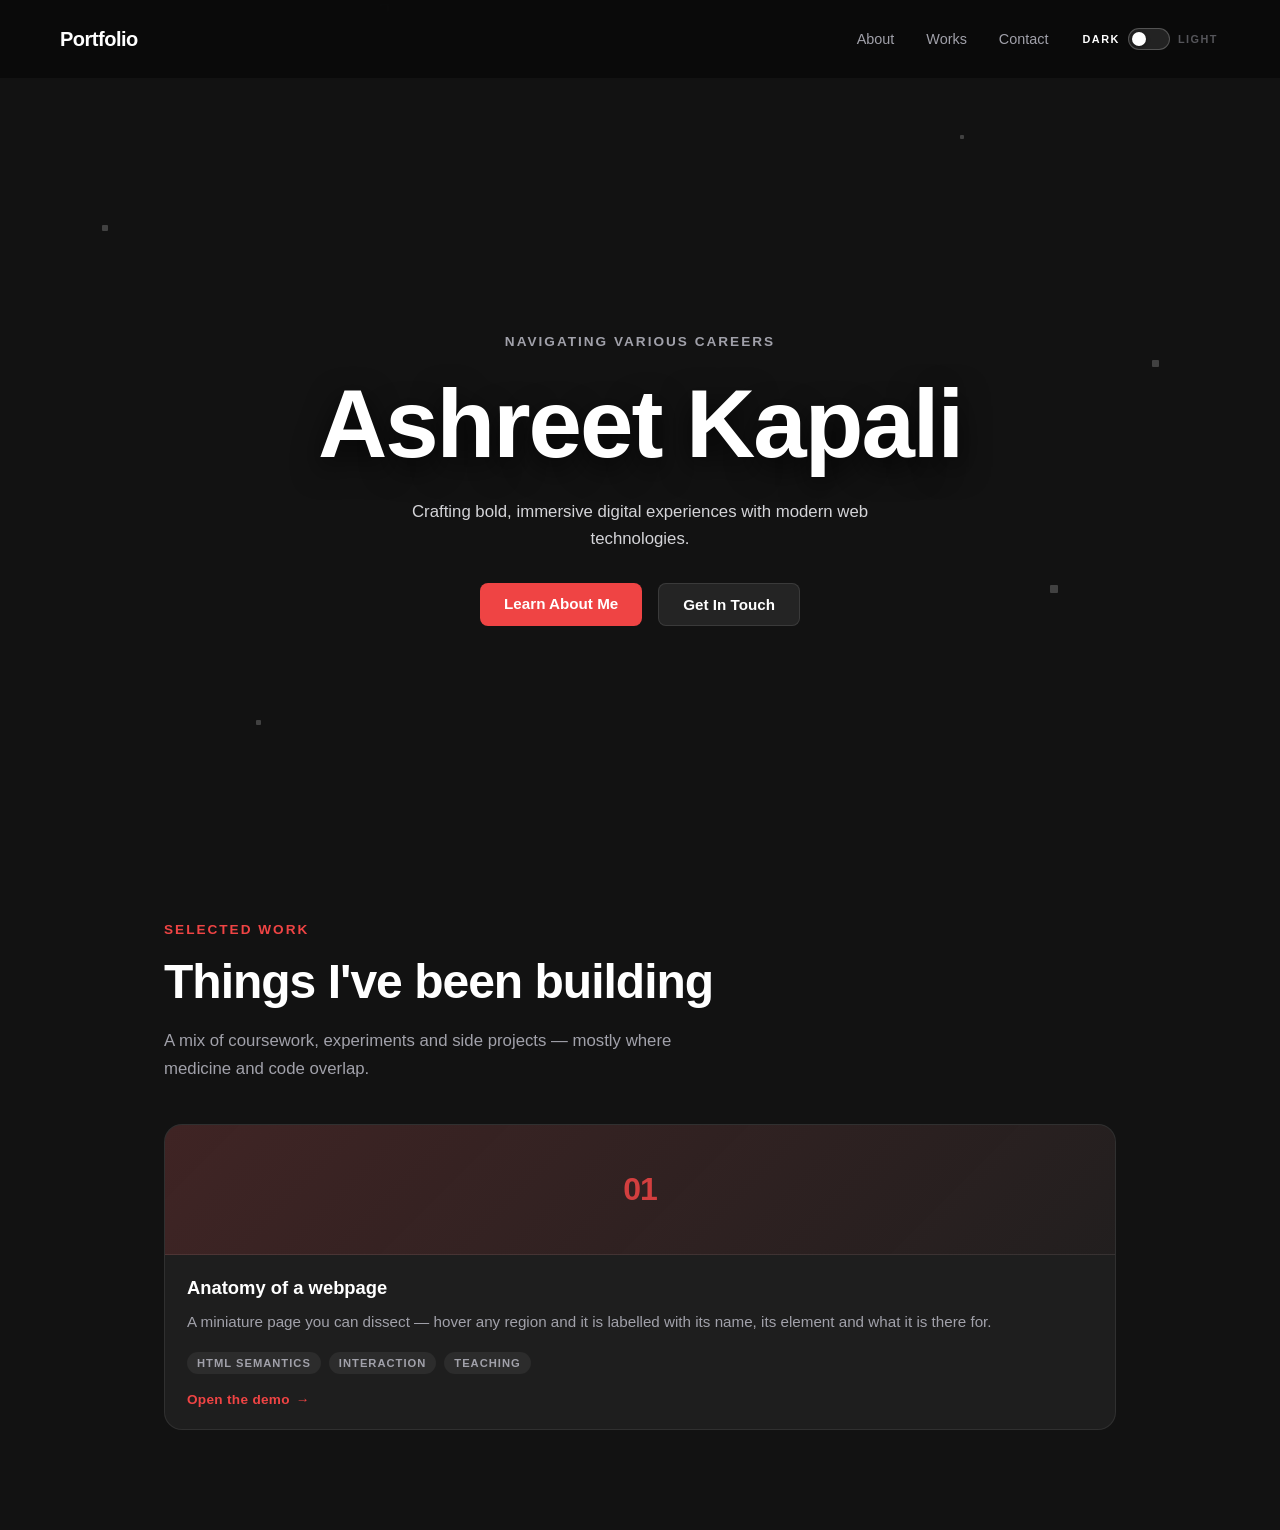
==== commit 989addcd: "Update index.html" ====
--- a/index.html
+++ b/index.html
@@ -18,15 +18,8 @@
 </head>
 <body>
 
-  <!-- Runs before anything below is parsed or painted, so the saved theme is
-       already on <body> when the loader first appears. Without this the
-       loader would flash dark for light-mode visitors, since the theme is
-       otherwise applied much later by script.js at the end of the body.
-       Shared by every page — see theme-init.js. -->
-  <script src="theme-init.js"></script>
+   <script src="theme-init.js"></script>
 
-  <!-- Loading overlay: in the markup from the first frame, dismissed by
-       script.js once the page has actually finished loading -->
   <div id="loader" role="status" aria-label="Welcome, loading page">
     <div class="loader-inner">
       <div class="loader-title">Welcome</div>
@@ -34,11 +27,9 @@
     </div>
   </div>
 
-  <!-- Custom cursor layers (dot + trailing ring) -->
   <div class="cursor-dot" aria-hidden="true"></div>
   <div class="cursor-ring" aria-hidden="true"></div>
 
-  <!-- Floating Particles background -->
   <div class="bg-particles">
     <div class="particle p1"></div>
     <div class="particle p2"></div>
@@ -47,15 +38,13 @@
     <div class="particle p5"></div>
   </div>
 
-  <!-- Top Navigation Header -->
   <header>
     <div class="logo">Portfolio</div>
     <nav>
       <a href="#about">About</a>
       <a href="#works">Works</a>
       <a href="#contact">Contact</a>
-      <!-- role="switch" + aria-checked is what makes this a real toggle for
-           screen readers; the browser cannot infer that from the markup. -->
+     
       <button id="theme-switch" class="theme-switch" type="button"
               role="switch" aria-checked="false" aria-label="Toggle light mode">
         <span class="theme-label theme-label-dark">Dark</span>
@@ -65,9 +54,8 @@
     </nav>
   </header>
 
-  <!-- Hero Section -->
  <section class="hero">
-  <!-- 3D Matrix backdrop (animated wireframe grid) -->
+  
   <div class="matrix-3d-wrapper">
     <canvas id="matrix3DCanvas"></canvas>
   </div>
@@ -86,18 +74,6 @@
 </section>
 
   
-
-  <!-- =========================================================
-       Works section
-       #works here and href="#works" in the nav are the two halves of the
-       scroll target — rename one and the nav link silently does nothing.
-
-       The cards below are placeholders. Replace each title, description
-       and tag list with real projects. A card that links somewhere is an
-       <a class="work-card" href="...">; one that doesn't is an
-       <article class="work-card">. Both are styled identically, and the
-       custom cursor grows over either one.
-       ========================================================= -->
   <section id="works" class="works-section">
     <div class="works-header">
       <span class="section-label">SELECTED WORK</span>
